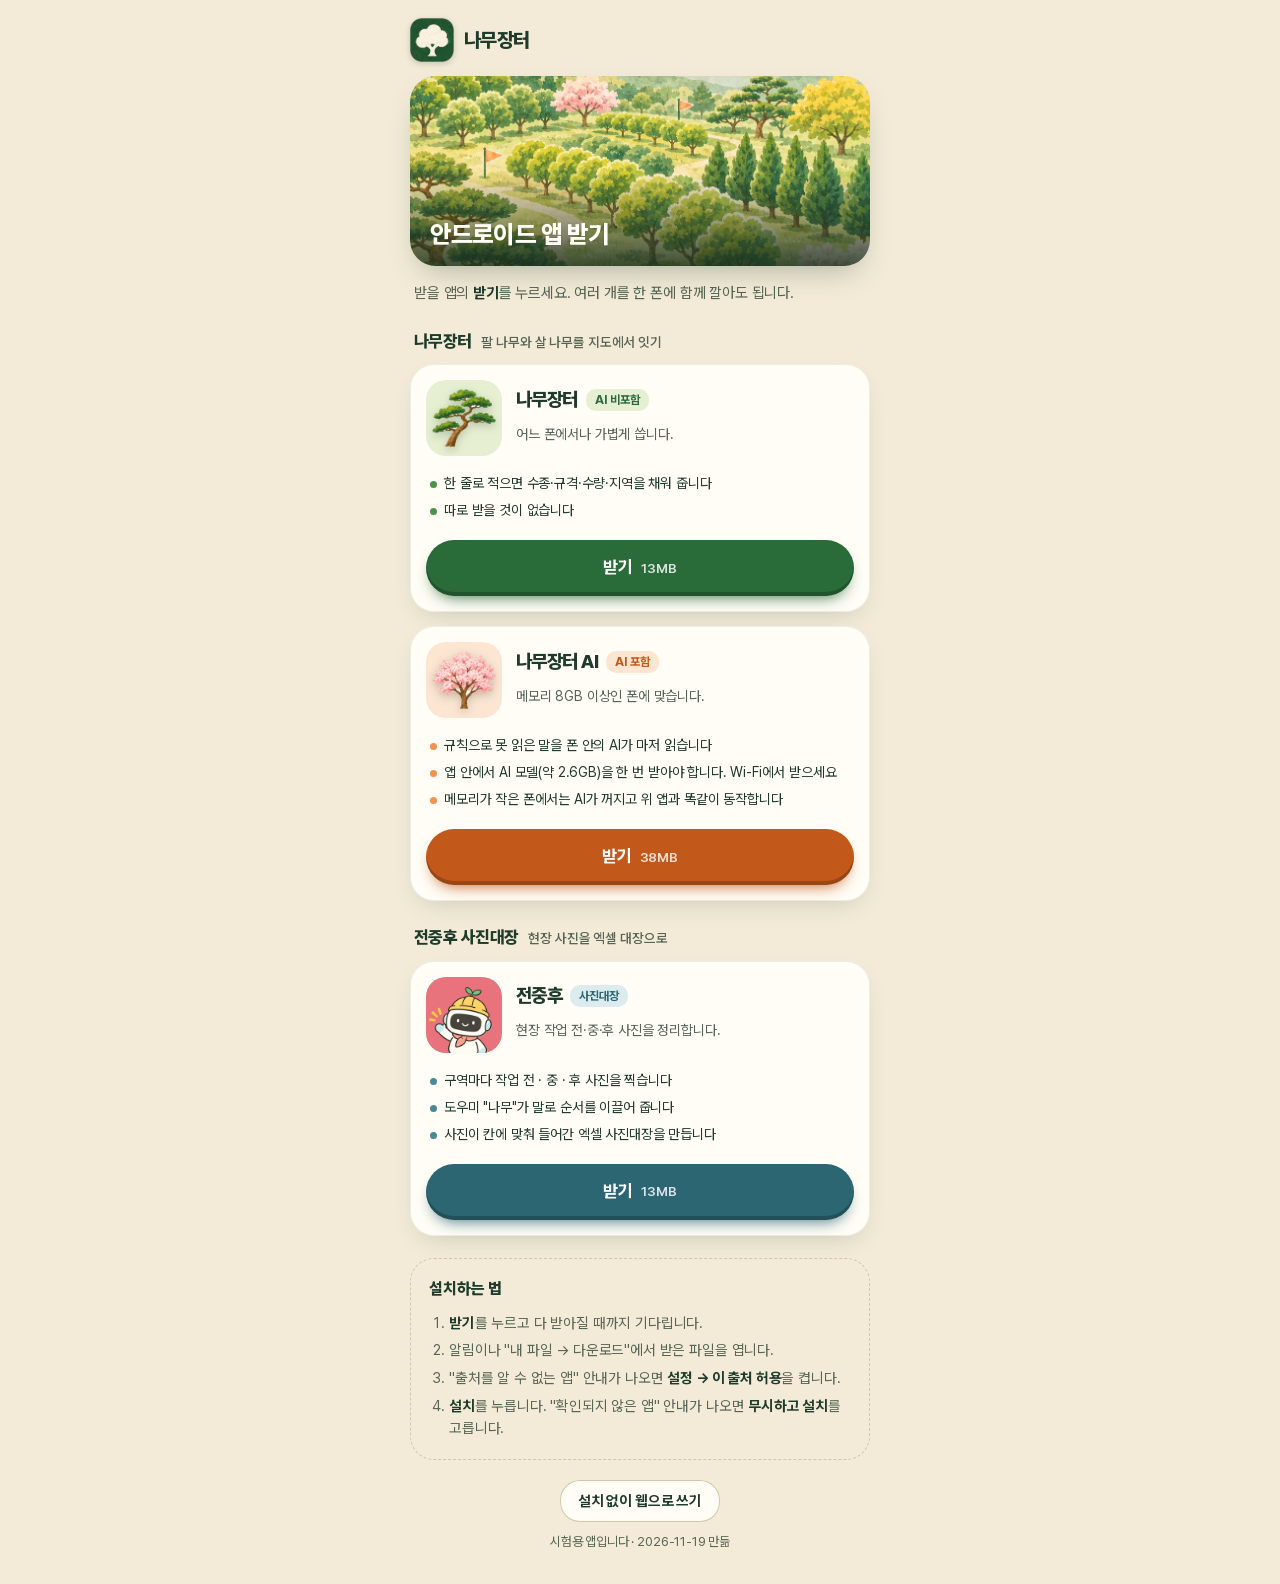
==== download/index.html @ 78c1c132 "나무장터 웹앱 배포 Co-Authored-By: Claude Fable 5.2 <noreply@anthropic.com>" ====
<!doctype html>
<!-- 안드로이드 앱(APK) 받기 페이지. tools/deploy_pages.sh 가 {{…}} 자리를 채워 download/index.html 로 올린다.
     "전중후 시작"~"전중후 끝" 사이는 그 앱의 APK 가 있을 때만 남긴다. -->
<html lang="ko">
  <head>
    <meta charset="UTF-8" />
    <meta name="viewport" content="width=device-width, initial-scale=1, viewport-fit=cover" />
    <meta name="theme-color" content="#F3EBD7" />
    <meta name="description" content="나무장터와 전중후 사진대장 안드로이드 앱 받기" />
    <link rel="icon" href="../favicon.png" type="image/png" />
    <title>앱 받기 · 나무장터</title>
    <style>
      @font-face {
        font-family: 'Pretendard Variable';
        font-weight: 45 920;
        font-display: swap;
        src: url('../fonts/PretendardVariable.woff2') format('woff2-variations');
      }
      :root {
        --paper: #f3ebd7;
        --card: #fffdf6;
        --ink: #1e3b2b;
        --ink-2: #566555;
        --line: #d3c6a6;
        --leaf: #4b9447;
        --leaf-deep: #2a6b3a;
        --leaf-tint: #e6efd2;
        --apricot: #f0934f;
        --apricot-deep: #c2591b;
        --apricot-tint: #fce6d2;
      }
      * {
        box-sizing: border-box;
        margin: 0;
      }
      body {
        min-height: 100vh;
        padding: calc(18px + env(safe-area-inset-top, 0px)) 16px calc(32px + env(safe-area-inset-bottom, 0px));
        background: var(--paper);
        color: var(--ink);
        font-family: 'Pretendard Variable', -apple-system, 'Apple SD Gothic Neo', 'Noto Sans KR', sans-serif;
        font-size: 16px;
        line-height: 1.5;
        letter-spacing: -0.01em;
        word-break: keep-all;
        overflow-wrap: anywhere;
        -webkit-font-smoothing: antialiased;
      }
      main {
        max-width: 460px;
        margin: 0 auto;
      }
      header {
        display: flex;
        align-items: center;
        gap: 10px;
      }
      header img {
        width: 44px;
        height: 44px;
        object-fit: contain;
        filter: drop-shadow(0 2px 3px rgba(30, 59, 43, 0.22));
      }
      header strong {
        font-size: 20px;
        font-weight: 800;
        letter-spacing: -0.03em;
      }
      .hero {
        position: relative;
        margin-top: 14px;
        overflow: hidden;
        border-radius: 26px;
        box-shadow: 0 14px 30px -12px rgba(30, 59, 43, 0.35);
      }
      .hero img {
        display: block;
        width: 100%;
        height: 190px;
        object-fit: cover;
        object-position: 50% 70%;
      }
      .hero h1 {
        position: absolute;
        inset: auto 0 0 0;
        padding: 46px 20px 16px;
        background: linear-gradient(transparent, rgba(22, 44, 30, 0.82));
        color: #fffdf6;
        font-size: 25px;
        font-weight: 800;
        line-height: 1.25;
        letter-spacing: -0.035em;
        text-wrap: balance;
      }
      .lead {
        margin: 16px 4px 0;
        color: var(--ink-2);
        font-size: 15px;
      }
      .app {
        display: grid;
        grid-template-columns: 76px 1fr;
        gap: 4px 14px;
        margin-top: 14px;
        padding: 16px;
        border-radius: 24px;
        background: var(--card);
        box-shadow:
          inset 0 0 0 1px rgba(30, 59, 43, 0.08),
          0 10px 26px -10px rgba(30, 59, 43, 0.2);
      }
      .app .art {
        grid-row: span 2;
        display: grid;
        place-items: center;
        width: 76px;
        height: 76px;
        border-radius: 20px;
        background: var(--tint);
      }
      .app .art img {
        width: 64px;
        height: 64px;
        object-fit: contain;
        filter: drop-shadow(0 3px 4px rgba(30, 59, 43, 0.25));
      }
      .app h2 {
        display: flex;
        flex-wrap: wrap;
        align-items: center;
        gap: 8px;
        font-size: 19px;
        font-weight: 800;
        letter-spacing: -0.03em;
      }
      .app h2 small {
        padding: 2px 9px;
        border-radius: 10px;
        background: var(--tint);
        color: var(--deep);
        font-size: 12px;
        font-weight: 700;
        letter-spacing: 0;
      }
      .app p {
        color: var(--ink-2);
        font-size: 14px;
      }
      .app ul {
        grid-column: 1 / -1;
        margin-top: 10px;
        padding: 0;
        list-style: none;
        font-size: 14px;
      }
      .app li {
        position: relative;
        padding: 3px 0 3px 18px;
      }
      .app li::before {
        content: '';
        position: absolute;
        top: 11px;
        left: 4px;
        width: 7px;
        height: 7px;
        border-radius: 50%;
        background: var(--main);
      }
      .get {
        grid-column: 1 / -1;
        display: flex;
        align-items: center;
        justify-content: center;
        gap: 8px;
        height: 56px;
        margin-top: 12px;
        border-radius: 28px;
        background: var(--deep);
        box-shadow:
          inset 0 -4px 0 rgba(0, 0, 0, 0.22),
          0 8px 16px -8px var(--deep);
        color: #fff;
        font-size: 17px;
        font-weight: 760;
        text-decoration: none;
        transition: transform 0.2s cubic-bezier(0.32, 0.72, 0, 1);
      }
      .get:active {
        transform: translateY(2px) scale(0.985);
      }
      .get span {
        font-size: 13.5px;
        font-weight: 600;
        opacity: 0.82;
      }
      .lead b {
        color: var(--ink);
      }
      h2.group {
        margin: 24px 4px 0;
        font-size: 17px;
        font-weight: 800;
        letter-spacing: -0.03em;
      }
      h2.group span {
        margin-left: 6px;
        color: var(--ink-2);
        font-size: 13.5px;
        font-weight: 550;
        letter-spacing: -0.01em;
      }
      h2.group + .app {
        margin-top: 10px;
      }
      .app .art img.icon {
        width: 76px;
        height: 76px;
        border-radius: 20px;
        filter: none;
      }
      .photo {
        --main: #4a8a96;
        --deep: #2c6672;
        --tint: #dcecee;
      }
      .lite {
        --main: var(--leaf);
        --deep: var(--leaf-deep);
        --tint: var(--leaf-tint);
      }
      .ai {
        --main: var(--apricot);
        --deep: var(--apricot-deep);
        --tint: var(--apricot-tint);
      }
      section.how {
        margin-top: 22px;
        padding: 18px;
        border-radius: 24px;
        border: 1.5px dashed var(--line);
      }
      .how h2 {
        font-size: 16px;
        font-weight: 800;
      }
      .how ol {
        margin-top: 8px;
        padding-left: 20px;
        color: var(--ink-2);
        font-size: 14.5px;
      }
      .how li {
        padding: 3px 0;
      }
      .how b {
        color: var(--ink);
      }
      footer {
        margin-top: 20px;
        text-align: center;
        color: var(--ink-2);
        font-size: 13px;
      }
      footer a {
        display: inline-block;
        margin-bottom: 10px;
        padding: 10px 18px;
        border-radius: 20px;
        background: var(--card);
        box-shadow: inset 0 0 0 1px var(--line);
        color: var(--ink);
        font-size: 14.5px;
        font-weight: 700;
        text-decoration: none;
      }
    </style>
  </head>
  <body>
    <main>
      <header>
        <img src="../art/logo.webp" alt="" />
        <strong>나무장터</strong>
      </header>

      <div class="hero">
        <img src="../art/hero.webp" alt="" />
        <h1>안드로이드 앱 받기</h1>
      </div>
      <p class="lead">받을 앱의 <b>받기</b>를 누르세요. 여러 개를 한 폰에 함께 깔아도 됩니다.</p>

      <h2 class="group">나무장터 <span>팔 나무와 살 나무를 지도에서 잇기</span></h2>

      <article class="app lite">
        <div class="art"><img src="../art/tree-pine.webp" alt="" /></div>
        <h2>나무장터 <small>AI 비포함</small></h2>
        <p>어느 폰에서나 가볍게 씁니다.</p>
        <ul>
          <li>한 줄로 적으면 수종·규격·수량·지역을 채워 줍니다</li>
          <li>따로 받을 것이 없습니다</li>
        </ul>
        <a class="get" href="namu-jangteo.apk?v=202611190719" download="namu-jangteo.apk">받기 <span>13MB</span></a>
      </article>

      <article class="app ai">
        <div class="art"><img src="../art/tree-blossom.webp" alt="" /></div>
        <h2>나무장터 AI <small>AI 포함</small></h2>
        <p>메모리 8GB 이상인 폰에 맞습니다.</p>
        <ul>
          <li>규칙으로 못 읽은 말을 폰 안의 AI가 마저 읽습니다</li>
          <li>앱 안에서 AI 모델(약 2.6GB)을 한 번 받아야 합니다. Wi-Fi에서 받으세요</li>
          <li>메모리가 작은 폰에서는 AI가 꺼지고 위 앱과 똑같이 동작합니다</li>
        </ul>
        <a class="get" href="namu-jangteo-ai.apk?v=202611190719" download="namu-jangteo-ai.apk">받기 <span>38MB</span></a>
      </article>

      <!-- 전중후 시작 -->
      <h2 class="group">전중후 사진대장 <span>현장 사진을 엑셀 대장으로</span></h2>

      <article class="app photo">
        <div class="art"><img class="icon" src="jeonjunghu.png" alt="" /></div>
        <h2>전중후 <small>사진대장</small></h2>
        <p>현장 작업 전·중·후 사진을 정리합니다.</p>
        <ul>
          <li>구역마다 작업 전 · 중 · 후 사진을 찍습니다</li>
          <li>도우미 "나무"가 말로 순서를 이끌어 줍니다</li>
          <li>사진이 칸에 맞춰 들어간 엑셀 사진대장을 만듭니다</li>
        </ul>
        <a class="get" href="jeonjunghu.apk?v=202611190709" download="jeonjunghu.apk">받기 <span>13MB</span></a>
      </article>
      <!-- 전중후 끝 -->

      <section class="how">
        <h2>설치하는 법</h2>
        <ol>
          <li><b>받기</b>를 누르고 다 받아질 때까지 기다립니다.</li>
          <li>알림이나 "내 파일 → 다운로드"에서 받은 파일을 엽니다.</li>
          <li>"출처를 알 수 없는 앱" 안내가 나오면 <b>설정 → 이 출처 허용</b>을 켭니다.</li>
          <li><b>설치</b>를 누릅니다. "확인되지 않은 앱" 안내가 나오면 <b>무시하고 설치</b>를 고릅니다.</li>
        </ol>
      </section>

      <footer>
        <a href="../">설치 없이 웹으로 쓰기</a>
        <p>시험용 앱입니다 · 2026-11-19 만듦</p>
      </footer>
    </main>
  </body>
</html>
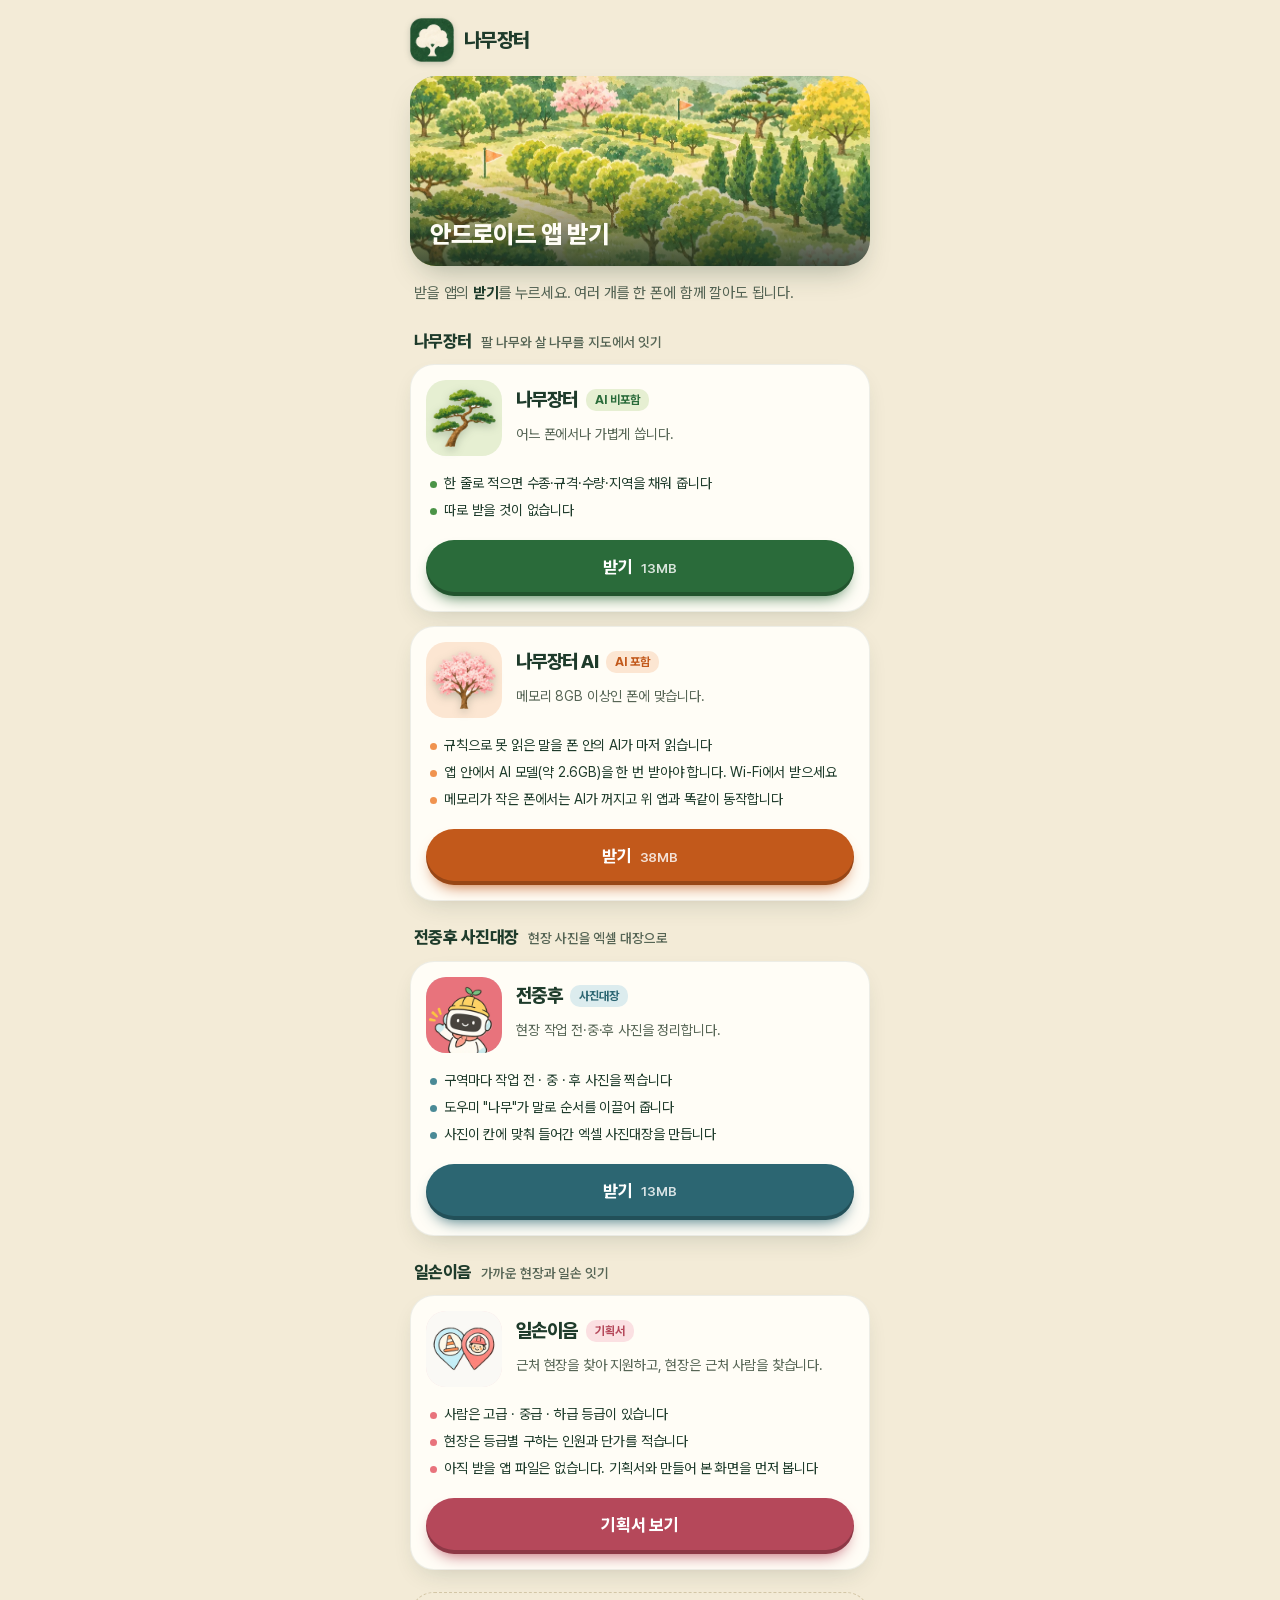
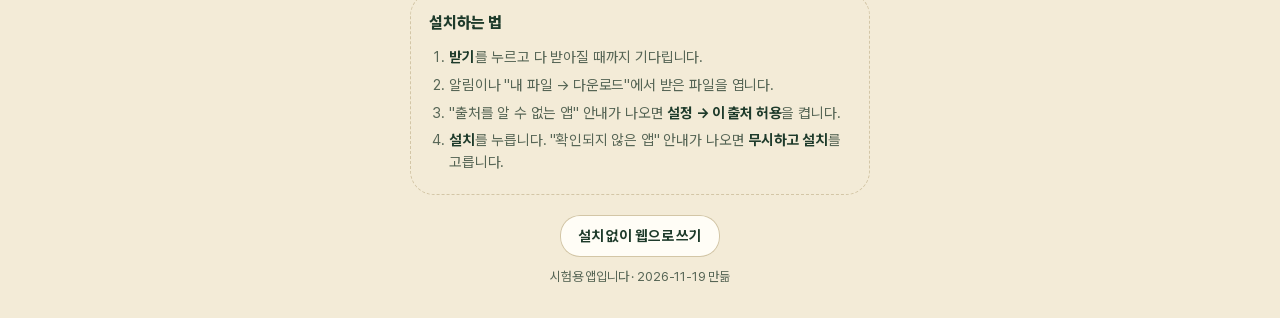
==== commit 58e1e964: "일손이음 기획서 페이지 추가 (plan/ilson-ieum/), 받기 페이지에 기획서 보기 칸 Co-Authored-By: Claude Fable 5.2 <noreply@anthr" ====
--- a/download/index.html
+++ b/download/index.html
@@ -1,12 +1,13 @@
 <!doctype html>
 <!-- 안드로이드 앱(APK) 받기 페이지. tools/deploy_pages.sh 가 {{…}} 자리를 채워 download/index.html 로 올린다.
-     "전중후 시작"~"전중후 끝" 사이는 그 앱의 APK 가 있을 때만 남긴다. -->
+     "전중후 시작"~"전중후 끝" 사이는 그 앱의 APK 가 있을 때만 남긴다.
+     "일손 시작"~"일손 끝" 사이는 일손이음 기획서 페이지(project-tjkim/03.work-match/result/plan)가 있을 때만 남긴다. -->
 <html lang="ko">
   <head>
     <meta charset="UTF-8" />
     <meta name="viewport" content="width=device-width, initial-scale=1, viewport-fit=cover" />
     <meta name="theme-color" content="#F3EBD7" />
-    <meta name="description" content="나무장터와 전중후 사진대장 안드로이드 앱 받기" />
+    <meta name="description" content="나무장터와 전중후 사진대장 안드로이드 앱 받기, 일손이음 기획서" />
     <link rel="icon" href="../favicon.png" type="image/png" />
     <title>앱 받기 · 나무장터</title>
     <style>
@@ -224,6 +225,11 @@
         --deep: #2c6672;
         --tint: #dcecee;
       }
+      .work {
+        --main: #e8737c;
+        --deep: #b5485a;
+        --tint: #fbe0e2;
+      }
       .lite {
         --main: var(--leaf);
         --deep: var(--leaf-deep);
@@ -330,6 +336,22 @@
       </article>
       <!-- 전중후 끝 -->
 
+      <!-- 일손 시작 -->
+      <h2 class="group">일손이음 <span>가까운 현장과 일손 잇기</span></h2>
+
+      <article class="app work">
+        <div class="art"><img class="icon" src="ilson-ieum.png" alt="" /></div>
+        <h2>일손이음 <small>기획서</small></h2>
+        <p>근처 현장을 찾아 지원하고, 현장은 근처 사람을 찾습니다.</p>
+        <ul>
+          <li>사람은 고급 · 중급 · 하급 등급이 있습니다</li>
+          <li>현장은 등급별 구하는 인원과 단가를 적습니다</li>
+          <li>아직 받을 앱 파일은 없습니다. 기획서와 만들어 본 화면을 먼저 봅니다</li>
+        </ul>
+        <a class="get" href="../plan/ilson-ieum/?v=202611190828">기획서 보기</a>
+      </article>
+      <!-- 일손 끝 -->
+
       <section class="how">
         <h2>설치하는 법</h2>
         <ol>
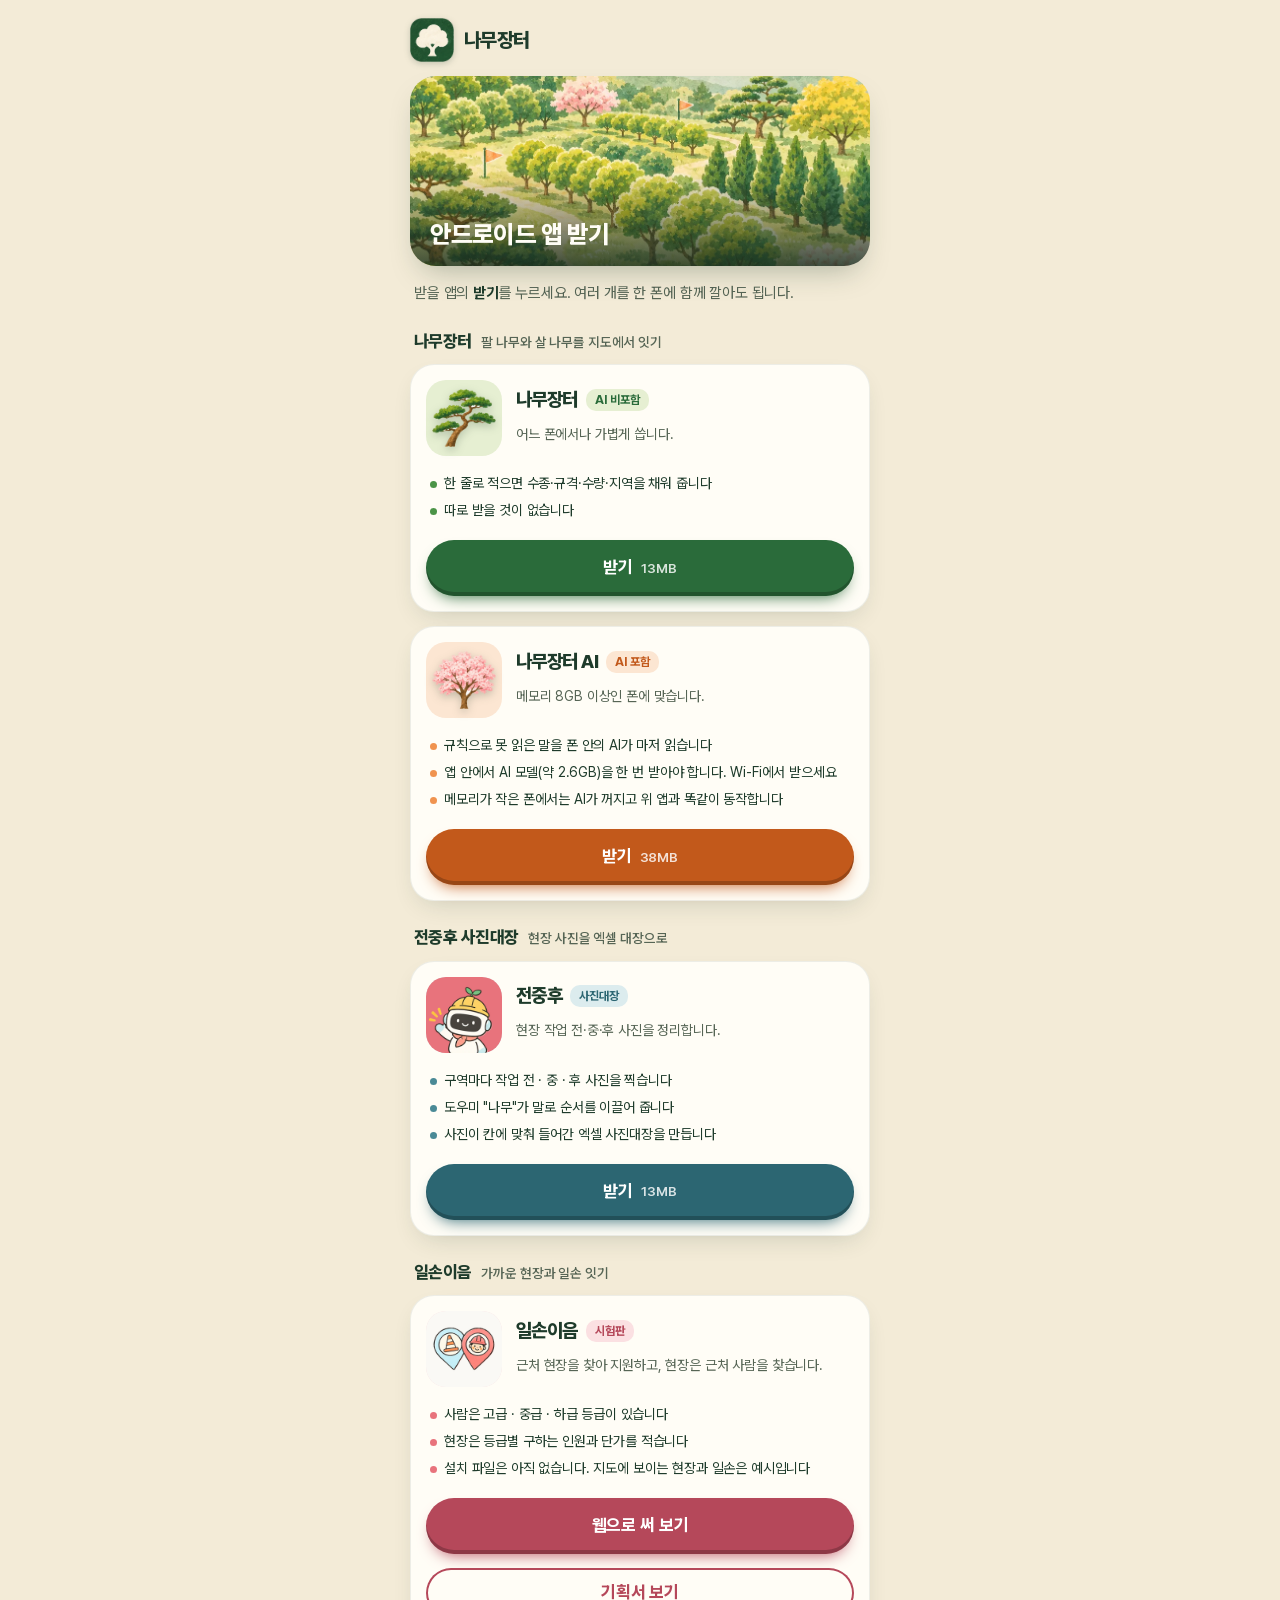
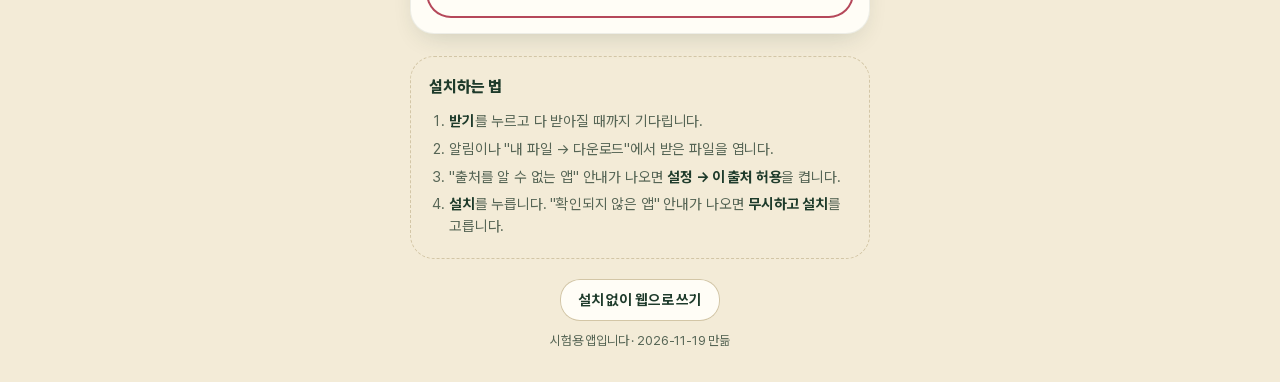
==== commit 2a62df9f: "일손이음 웹앱 추가 (ilson-ieum/), 받기 페이지 · 기획서에 웹으로 써 보기 단추 Co-Authored-By: Claude Fable 5.2 <noreply@anthro" ====
--- a/download/index.html
+++ b/download/index.html
@@ -1,13 +1,14 @@
 <!doctype html>
 <!-- 안드로이드 앱(APK) 받기 페이지. tools/deploy_pages.sh 가 {{…}} 자리를 채워 download/index.html 로 올린다.
      "전중후 시작"~"전중후 끝" 사이는 그 앱의 APK 가 있을 때만 남긴다.
-     "일손 시작"~"일손 끝" 사이는 일손이음 기획서 페이지(project-tjkim/03.work-match/result/plan)가 있을 때만 남긴다. -->
+     "일손 시작"~"일손 끝" 사이는 일손이음 기획서 페이지(project-tjkim/03.work-match/result/plan)가 있을 때만 남긴다.
+     "일손웹" 표시가 붙은 줄은 일손이음 웹앱(…/app/dist)이 있을 때만 남긴다. -->
 <html lang="ko">
   <head>
     <meta charset="UTF-8" />
     <meta name="viewport" content="width=device-width, initial-scale=1, viewport-fit=cover" />
     <meta name="theme-color" content="#F3EBD7" />
-    <meta name="description" content="나무장터와 전중후 사진대장 안드로이드 앱 받기, 일손이음 기획서" />
+    <meta name="description" content="나무장터와 전중후 사진대장 안드로이드 앱 받기, 일손이음 웹앱과 기획서" />
     <link rel="icon" href="../favicon.png" type="image/png" />
     <title>앱 받기 · 나무장터</title>
     <style>
@@ -190,6 +191,13 @@
       .get:active {
         transform: translateY(2px) scale(0.985);
       }
+      .get.plain {
+        height: 50px;
+        margin-top: 10px;
+        background: var(--card);
+        box-shadow: inset 0 0 0 2px var(--deep);
+        color: var(--deep);
+      }
       .get span {
         font-size: 13.5px;
         font-weight: 600;
@@ -341,14 +349,15 @@
 
       <article class="app work">
         <div class="art"><img class="icon" src="ilson-ieum.png" alt="" /></div>
-        <h2>일손이음 <small>기획서</small></h2>
+        <h2>일손이음 <small>시험판</small></h2>
         <p>근처 현장을 찾아 지원하고, 현장은 근처 사람을 찾습니다.</p>
         <ul>
           <li>사람은 고급 · 중급 · 하급 등급이 있습니다</li>
           <li>현장은 등급별 구하는 인원과 단가를 적습니다</li>
-          <li>아직 받을 앱 파일은 없습니다. 기획서와 만들어 본 화면을 먼저 봅니다</li>
+          <li>설치 파일은 아직 없습니다. 지도에 보이는 현장과 일손은 예시입니다</li>
         </ul>
-        <a class="get" href="../plan/ilson-ieum/?v=202611190828">기획서 보기</a>
+        <a class="get" href="../ilson-ieum/?v=202611190839">웹으로 써 보기</a><!-- 일손웹 -->
+        <a class="get plain" href="../plan/ilson-ieum/?v=202611190844">기획서 보기</a>
       </article>
       <!-- 일손 끝 -->
 
